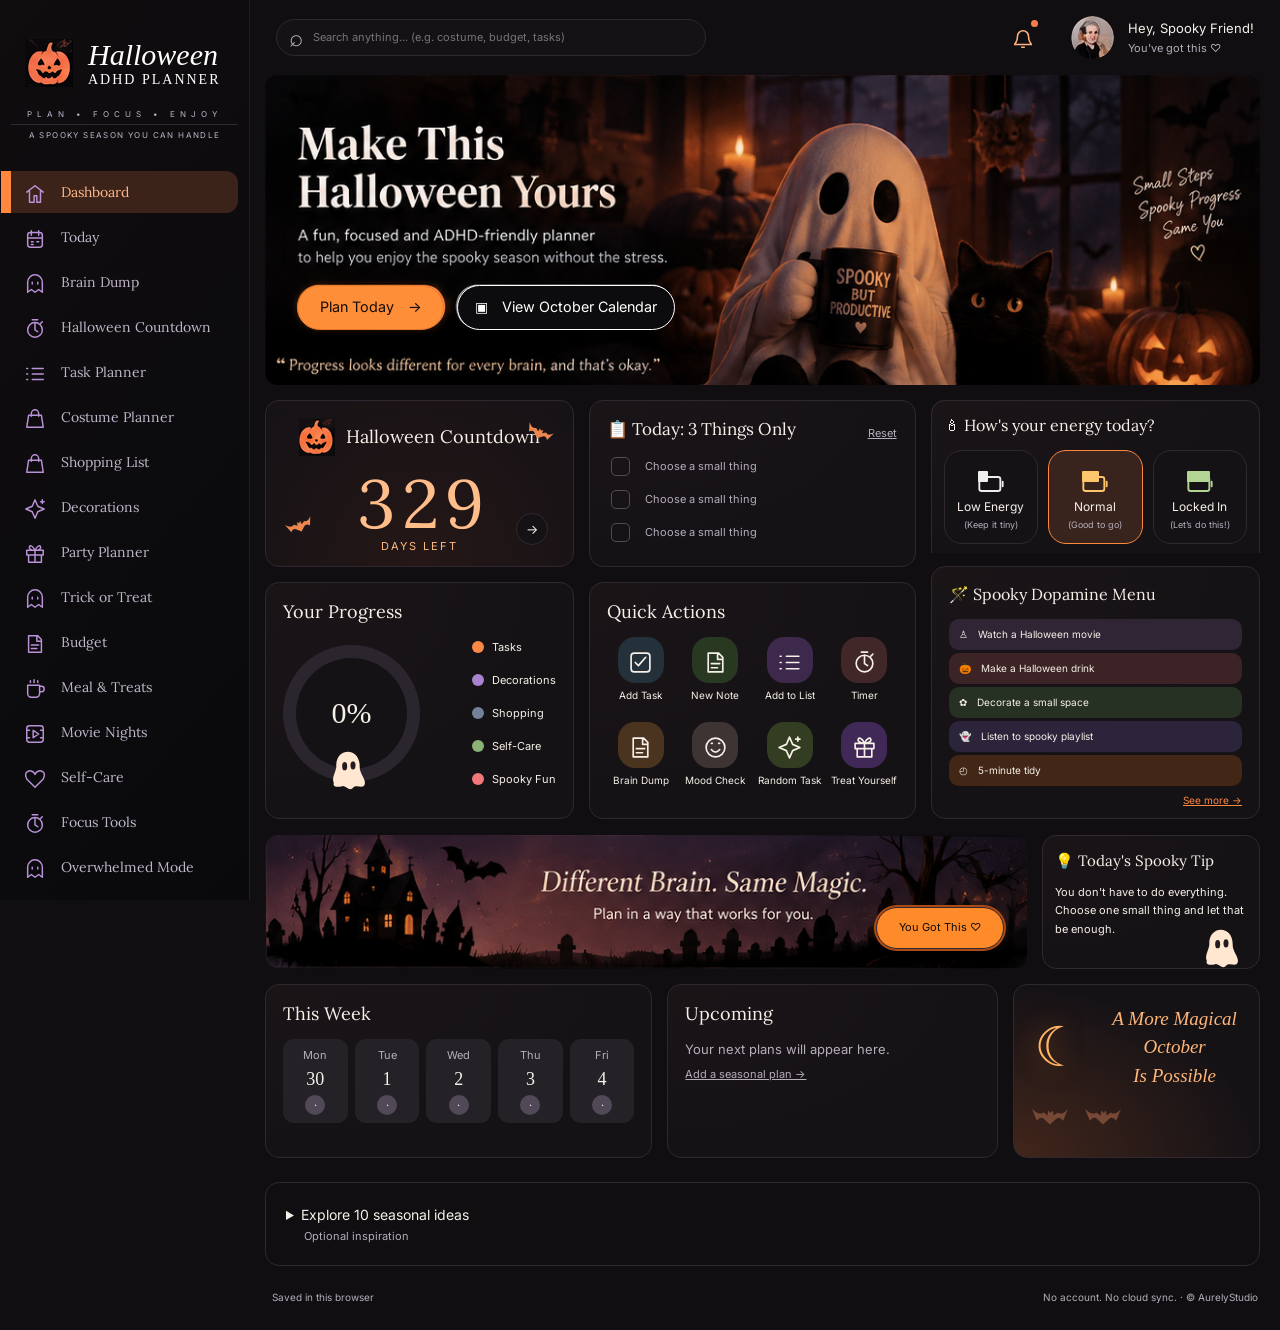
==== index.html @ 430292b8 "Complete full planner website and offline app shell" ====
<!doctype html><html lang="en"><head><meta charset="utf-8"><meta name="viewport" content="width=device-width,initial-scale=1"><title>Halloween ADHD Planner | AurelyStudio</title><meta name="description" content="A cozy Halloween planner for small steps, seasonal plans and printable pages."><meta name="author" content="AurelyStudio"><meta name="creator" content="AurelyStudio"><meta name="publisher" content="AurelyStudio"><meta name="designer" content="AurelyStudio"><meta name="owner" content="AurelyStudio"><meta name="copyright" content="AurelyStudio"><meta name="application-name" content="Halloween Planner"><meta name="apple-mobile-web-app-title" content="Halloween Planner"><meta name="apple-mobile-web-app-capable" content="yes"><meta name="apple-mobile-web-app-status-bar-style" content="black-translucent"><meta name="theme-color" content="#100e11"><meta name="color-scheme" content="dark light"><meta property="og:title" content="Halloween ADHD Planner"><meta property="og:description" content="Make this Halloween yours. A private seasonal planner by AurelyStudio."><meta property="og:type" content="website"><meta property="og:site_name" content="AurelyStudio"><meta name="twitter:card" content="summary"><meta name="twitter:title" content="Halloween ADHD Planner"><meta name="twitter:description" content="Small steps. Spooky progress."><link rel="icon" href="assets__logo.svg"><link rel="apple-touch-icon" href="assets__icon-192.png"><link rel="manifest" href="manifest.webmanifest"><link rel="stylesheet" href="style.css"><style id="paper-style"></style><link rel="canonical" href="https://billionar.github.io/aurelystudio-halloween-adhd-planner/"><meta property="og:url" content="https://billionar.github.io/aurelystudio-halloween-adhd-planner/"></head><body><a class="skip" href="#main">Skip to planner</a><aside id="sidebar"></aside><div class="workspace"><header><button class="mobile-menu" data-action="menu" aria-label="Open navigation">☰</button><span id="mobile-title">Dashboard</span><div class="search-wrap"><span>⌕</span><input id="search" type="search" placeholder="Search anything... (e.g. costume, budget, tasks)" aria-label="Search all planner records"><div id="search-results" hidden></div></div><button class="bell" data-action="notifications" aria-label="Upcoming reminders"><svg class="line-icon" viewBox="0 0 24 24" fill="none" stroke="currentColor" stroke-width="1.7"><path d="M6 9a6 6 0 0 1 12 0c0 7 3 7 3 9H3c0-2 3-2 3-9ZM10 21h4"/></svg><i></i></button><button class="profile" data-action="profile"><span class="avatar"><img src="assets__reference.png" alt=""></span><span>Hey, <b id="profile-name">Spooky Friend</b>!<small>You've got this ♡</small></span></button></header><main id="main" tabindex="-1"></main><footer><span id="save-status">Saved in this browser</span><span>No account. No cloud sync. · © AurelyStudio</span></footer></div><dialog id="dialog"></dialog><div id="toast" role="status"></div><section id="print-root"></section><script src="gallery.js"></script><script src="budget.js"></script><script src="app.js"></script></body></html>
---- style.css ----
@font-face{font-family:Inter;font-weight:100 900;src:url('assets__Inter.ttf')}@font-face{font-family:Lora;font-weight:400 700;src:url('assets__Lora.ttf')}@font-face{font-family:Kalam;src:url('assets__Kalam.ttf')}@font-face{font-family:Caveat;src:url('assets__Caveat.ttf')}@font-face{font-family:'Patrick Hand';src:url('assets__PatrickHand.ttf')}@font-face{font-family:'Dancing Script';src:url('assets__DancingScript.ttf')}@font-face{font-family:Sacramento;src:url('assets__Sacramento.ttf')}
:root{--main:#ff873e;--accent:#b992d8;--bg:#100e11;--panel:#151216;--text:#f6f0e8;--muted:#b5aebb;--line:#302730;--body:Inter,Arial,sans-serif;--heading:Lora,Georgia,serif;--hand:Caveat,cursive;--button-ink:#140c05;color-scheme:dark}*{box-sizing:border-box}body{margin:0;background:var(--bg);color:var(--text);font:13px/1.55 var(--body)}button,input,select,textarea{font:inherit}button,a,input,select,textarea{-webkit-tap-highlight-color:transparent}button{cursor:pointer;color:inherit;border:1px solid var(--line);border-radius:11px;background:var(--panel);padding:10px 15px;min-height:40px}button:hover{border-color:var(--main);filter:brightness(1.08)}button:focus-visible,a:focus-visible,input:focus-visible,select:focus-visible,textarea:focus-visible{outline:2px solid var(--main);outline-offset:3px}button.primary{background:var(--main);border-color:var(--main);color:var(--button-ink);font-weight:600}input,select,textarea{border:1px solid var(--line);background:var(--bg);color:var(--text);border-radius:9px;padding:10px;width:100%;min-width:0}input[type=checkbox]{width:19px;height:19px;accent-color:var(--main);flex:none}input[type=color]{height:45px;padding:4px}textarea{min-height:110px;resize:vertical}label{display:grid;gap:6px}h1,h2,h3,p{margin:0}h1,h2,h3{font-family:var(--heading);font-weight:500;line-height:1.3}h1{font-size:32px}h2{font-size:18px}h3{font-size:16px}small,.muted{color:var(--muted)}small{font-size:11px}a{color:var(--main)}.skip{position:absolute;left:-9999px}.skip:focus{left:15px;top:10px;z-index:99}aside{position:fixed;inset:0 auto 0 0;width:250px;background:linear-gradient(130deg,#100d0f,#09090c);border-right:1px solid #211b22;overflow:auto;z-index:20;padding:28px 11px 20px;color:#bfb5c8}aside .brand-title{display:flex;align-items:center;gap:15px;padding:10px 14px 20px;color:#fff}.pumpkin{font-size:42px;line-height:1}aside .brand-title em{font:italic 30px Georgia}aside .brand-title strong{display:block;font:14px Georgia;letter-spacing:2px}.tagline{text-align:center;font-size:8px;letter-spacing:5px;padding:0 0 4px}.seasonline{font-size:8px;text-align:center;letter-spacing:1.4px;border-top:1px solid #312934;padding-top:4px;margin-bottom:29px}nav{display:grid;gap:3px}nav button{display:flex;gap:17px;align-items:center;text-align:left;background:none;border:0;color:inherit;font:14px var(--heading);padding:11px 13px;border-radius:0 12px 12px 0;min-height:41px}nav button.active{background:#362017;color:#ffa369;box-shadow:-10px 0 #ff8854}nav .ico{font:22px Georgia;width:20px;text-align:center;color:#a59aaa}.sidebar-end{display:flex;gap:14px;align-items:center;margin:40px 13px 23px;font-size:10px;letter-spacing:1.6px;line-height:2;color:#f18c5e}.brand-fixed{display:flex;align-items:center;gap:8px;color:#f5eadc;font:12px Inter,Arial,sans-serif;border-top:1px solid #302730;padding:18px 12px}.brand-fixed img{width:32px;height:32px}.brand-fixed small{display:block;font-size:9px}.extra-nav{margin-top:20px;border-top:1px solid #302730;padding-top:12px}.workspace{margin-left:250px}header{height:75px;display:flex;align-items:center;gap:22px;padding:12px 26px;background:color-mix(in srgb,var(--bg) 94%,transparent)}.search-wrap{position:relative;max-width:430px;flex:1;display:flex;align-items:center}.search-wrap>span{position:absolute;left:13px;font-size:24px;color:var(--muted)}#search{border-radius:25px;padding:9px 15px 9px 36px;background:var(--panel);font-size:11px}#search-results{position:absolute;top:46px;left:0;right:0;padding:8px;background:var(--panel);border:1px solid var(--line);box-shadow:0 15px 45px #0008;z-index:35;max-height:360px;overflow:auto}#search-results button{display:block;text-align:left;width:100%;margin:3px 0}.bell{border:0;position:relative;background:none;font-size:23px;color:#ffb082;margin-left:auto}.bell i{width:7px;height:7px;border-radius:50%;background:#ff7d48;position:absolute;right:11px;top:10px}.profile{border:0;display:flex;align-items:center;gap:14px;text-align:left;background:none;padding:0}.profile b{font-weight:400}.profile small{display:block;margin-top:2px}.avatar{width:43px;height:43px;border-radius:50%;overflow:hidden;position:relative;flex:none}.avatar img{position:absolute;width:1312px;max-width:none;left:-1104px;top:-16px}.mobile-menu,#mobile-title{display:none}main{padding:0 20px 0 15px;max-width:1550px;margin:auto}.hero{aspect-ratio:1027/320;position:relative;overflow:hidden;border-radius:13px;margin-bottom:15px;background:#080607}.hero>.source{position:absolute;width:127.75%;max-width:none;left:-25.8%;top:-23.44%;pointer-events:none}.hero .hero-action{position:absolute;top:67.8%;height:14.3%;min-height:0;border-radius:30px;padding:0;font-size:clamp(10px,1.12vw,16px);line-height:1;background:#ff8d38;color:#160c06;border:1px solid #e5772d}.hero .plan{left:3.23%;width:14.8%}.hero .calendar-action{left:19.27%;width:21.9%;background:#0d0c0dc9;border:1px solid #fff;color:white}.sr{position:absolute;width:1px;height:1px;margin:-1px;overflow:hidden;clip:rect(0,0,0,0)}.dashboard-grid{display:grid;grid-template-columns:1fr 1.055fr 1.065fr;gap:15px}.card{border:1px solid var(--line);border-radius:14px;padding:17px;background:radial-gradient(ellipse at top left,color-mix(in srgb,var(--panel) 94%,var(--main)),var(--panel) 65%);min-width:0;position:relative}.card h2{display:flex;align-items:center;gap:11px;margin-bottom:14px}.countdown{height:167px;text-align:center;overflow:hidden;background:radial-gradient(ellipse at bottom,#251716,var(--panel))}.countdown h2{justify-content:center}.countdown h2 span{font-size:30px}.count-number{font:68px/1 var(--heading);color:#ffbd8a;font-variant-numeric:tabular-nums}.countdown .days{font-size:11px;letter-spacing:2px;color:#ffba80}.countdown .bat{position:absolute;color:#ec874f;font-size:24px}.bat.one{right:20px;top:13px;transform:rotate(25deg)}.bat.two{left:20px;bottom:22px;transform:rotate(-20deg)}.circle-link{position:absolute;right:25px;bottom:21px;border-radius:100%;width:32px;min-height:32px;padding:0}.priorities{height:167px}.priorities h2{font-size:17px}.link-button{border:0;background:none;text-decoration:underline;padding:0;min-height:24px;color:var(--muted);font-size:12px}.card .reset{position:absolute;right:18px;top:21px}.taskcheck{display:flex;align-items:center;gap:12px;font-size:12px;margin:8px 0;line-height:1.3}.taskcheck span{overflow-wrap:anywhere}.taskcheck input:checked+span{text-decoration:line-through;color:var(--muted)}.energy{grid-column:3;grid-row:1;padding:14px 12px;height:153px;border-bottom:0;border-radius:14px 14px 0 0}.energy h2{font-size:16px}.energy-options{display:grid;grid-template-columns:repeat(3,1fr);gap:10px}.energy-options button{font-size:12px;padding:8px 2px;border-radius:18px;line-height:1.3;min-height:94px}.battery{display:block;font-size:28px;margin-bottom:4px}.energy-options small{display:block;font-size:9px;margin-top:4px}.selected{border-color:var(--main)!important;background:color-mix(in srgb,var(--main) 15%,var(--panel))!important}.progress-card{height:237px}.progress-content{display:flex;align-items:center;justify-content:space-between;gap:16px}.ring{width:137px;height:137px;position:relative;flex:none;border-radius:50%;background:conic-gradient(from -20deg,#ff775b 0deg,#ffac47 var(--sweep),#2b252e var(--sweep));display:grid;place-items:center}.ring:before{content:'';position:absolute;inset:13px;border-radius:50%;background:var(--panel)}.ring strong{position:relative;font:30px Georgia}.ring .ghost{position:absolute;bottom:-10px;left:44px;font-size:35px}.legend{display:grid;gap:13px;font-size:11px}.legend button{border:0;padding:0;min-height:20px;text-align:left;background:none;font-size:11px;display:flex;gap:8px;align-items:center}.dot{width:12px;height:12px;border-radius:50%;flex:none}.quick-card{height:237px}.quick-grid{display:grid;grid-template-columns:repeat(4,1fr);gap:18px 8px}.quick-grid button{border:0;padding:0;background:none;min-width:0;font-size:10px;white-space:nowrap}.quick-grid .quick-icon{display:block;border-radius:17px;background:var(--tone);width:46px;height:46px;line-height:46px;font-size:25px;margin:0 auto 5px}.dopamine{grid-column:3;grid-row:2;margin-top:-16px;height:253px}.dopamine h2{font-size:16px}.dopamine-row{display:flex;align-items:center;gap:8px;width:100%;border:0;margin:3px 0;padding:6px 10px;min-height:31px;text-align:left;font-size:10px;background:var(--tone);border-radius:10px}.see-more{display:block;margin-left:auto;color:var(--main);font-size:10px}.banner-row{display:grid;grid-template-columns:3.5fr 1fr;gap:15px;margin-top:16px}.magic-banner{position:relative;aspect-ratio:786/138;overflow:hidden;border-radius:14px;background:#211522}.magic-banner>img{position:absolute;width:166.92%;max-width:none;left:-33.72%;top:-615.2%}.magic-banner>button{position:absolute;right:3.5%;top:55%;height:30%;min-height:0;border-radius:26px;padding:0 18px;background:#ff8a29;color:#100b06;font-size:11px}.tip{padding:15px 12px}.tip h2{font-size:15px;margin-bottom:12px}.tip p{font-size:11px;line-height:1.7}.tip .ghost{position:absolute;right:17px;bottom:-2px;font-size:31px}.bottom-row{display:grid;grid-template-columns:1.57fr 1.34fr 1fr;gap:15px;margin-top:15px}.week{display:grid;grid-template-columns:repeat(5,1fr);gap:7px}.day-tile{padding:8px 0;border:0;display:grid;justify-items:center;gap:5px;background:color-mix(in srgb,var(--panel) 90%,var(--muted));font-size:11px}.day-tile strong{font:18px Georgia}.day-tile .day-state{background:#514958;border-radius:50%;width:20px;height:20px;line-height:20px}.day-tile.today{background:linear-gradient(#a54614,#ff8b35);color:white}.upcoming-list{display:grid;gap:7px}.upcoming-list button{border:0;min-height:20px;background:none;padding:0;text-align:left;font-size:11px;display:flex;gap:9px}.moon-card{position:relative;overflow:hidden;min-height:174px;padding:20px 12px 18px 88px;background:radial-gradient(at bottom left,#42261b,var(--panel) 70%)}.moon-card p{font:italic 22px/1.5 Georgia;color:#ffb678;text-align:center}.moon{position:absolute;left:20px;top:20px;font-size:55px;color:#ffb664;text-shadow:0 0 24px #fc7d2680}.moon-card .bats{position:absolute;bottom:18px;left:18px;color:#774835;font-size:26px;letter-spacing:10px}footer{display:flex;justify-content:space-between;gap:14px;padding:24px 22px;font-size:10px;color:var(--muted)}.page-head{display:flex;justify-content:space-between;align-items:center;gap:16px;padding:22px 0}.page-head p{margin-top:8px;color:var(--muted)}.toolbar,.actions{display:flex;align-items:center;gap:10px;flex-wrap:wrap}.toolbar{margin-bottom:18px}.toolbar input,.toolbar select{width:auto}.records{display:grid;gap:10px}.record{display:flex;align-items:center;gap:14px;padding:15px;background:var(--panel);border:1px solid var(--line);border-radius:12px}.record .record-body{flex:1;min-width:0;overflow-wrap:anywhere}.record strong{font-weight:500}.record small{display:block;white-space:pre-wrap}.record.done strong{text-decoration:line-through;color:var(--muted)}.record .record-buttons{display:flex;gap:5px}.record .record-buttons button{padding:7px 10px;font-size:11px}.empty{text-align:center;padding:40px 16px;color:var(--muted);border:1px dashed var(--line);border-radius:14px}.empty span{font-size:35px;display:block}.two-col{display:grid;grid-template-columns:1fr 1fr;gap:18px}.three-col{display:grid;grid-template-columns:repeat(3,1fr);gap:16px}.metric{font:34px var(--body);margin:10px 0}.numeric,input,textarea,select,.money{font-family:Inter,Arial,sans-serif!important}.calendar-grid{display:grid;grid-template-columns:repeat(7,minmax(0,1fr));gap:6px}.calendar-day{min-height:100px;text-align:left;padding:8px;overflow:hidden}.calendar-day b{display:block}.calendar-day small{display:block;font-size:9px;overflow-wrap:anywhere}.calendar-day.outside{opacity:.4}.weekday{text-align:center;color:var(--muted);padding:6px}.focus-panel{text-align:center;padding:40px;max-width:650px;margin:20px auto}.clock{font:80px/1.3 Inter,Arial,sans-serif;font-variant-numeric:tabular-nums;color:var(--main);margin:20px 0}.focus-panel .actions{justify-content:center}.breathing{font:28px var(--hand);margin:20px 0}.theme-controls{display:grid;gap:20px}.color-grid{display:grid;grid-template-columns:repeat(3,1fr);gap:15px}.check-label{display:flex;align-items:center;gap:10px}.live-preview{padding:28px;border:1px solid var(--line);border-radius:15px;background:var(--bg)}.hand{font:24px var(--hand)}.print-controls{display:grid;grid-template-columns:repeat(3,1fr);gap:15px}.section-checks{display:flex;flex-wrap:wrap;gap:12px;margin:20px 0}.section-checks label{display:flex;align-items:center;gap:5px;font-size:11px}.print-preview-wrap{overflow:auto;padding:20px;background:#29262b;border-radius:12px;margin-top:20px}.paper{color:#292226;background:#fffaf3;max-width:100%;width:780px;margin:auto;padding:30px;box-shadow:0 4px 20px #0003;font:12px/1.6 Inter,Arial,sans-serif}.paper h1,.paper h2,.paper h3{font-family:Georgia,serif;color:#3b2720}.paper h1{font-size:27px}.paper h2{margin:16px 0 12px;font-size:19px}.paper .print-brand{display:flex;align-items:center;gap:10px;border-bottom:2px solid #ca6c32;padding-bottom:15px;margin-bottom:20px}.print-brand img{width:35px;height:35px}.print-brand small{color:#66544c;display:block}.paper .print-section{break-after:page;page-break-after:always}.paper .print-section:last-child{break-after:auto;page-break-after:auto}.paper table{width:100%;border-collapse:collapse;table-layout:fixed}.paper td,.paper th{border-bottom:1px solid #d6c5b5;padding:8px;text-align:left;vertical-align:top;overflow-wrap:anywhere;white-space:pre-wrap}.paper th{background:#efe3d5}.paper td:first-child{width:25px}.paper td:nth-child(3){width:90px}.paper .writing-line{height:27px;border-bottom:1px solid #cfc1b1}.paper .print-note{color:#65594e;font-size:10px}.paper.ink{background:white;color:black}.paper.ink h1,.paper.ink h2,.paper.ink h3{color:black}.paper.ink th{background:#eee}.paper .cards-sheet{display:grid;grid-template-columns:100mm;gap:10mm;justify-content:center}.paper .print-card{width:100mm;height:150mm;border:1px dashed #756459;padding:8mm;break-inside:avoid;position:relative;background:white;overflow:hidden}.print-card h2{font-size:24px;margin-top:12px}.print-card .card-prompt{font:20px var(--hand);margin:15px 0;color:#7b451f}.print-card .cut-note{position:absolute;bottom:5mm;font-size:9px;color:#73665c}.print-card .card-check{padding:10px 0;border-bottom:1px solid #d6c5b5}.paper.card-direct{padding:0;width:100mm}.paper.card-direct .print-card{border:0}.sticker-grid{display:grid;grid-template-columns:repeat(3,1fr);gap:15px}.sticker-grid a{padding:24px;border:1px solid var(--line);border-radius:14px;text-align:center}.sticker-grid img{width:100%;max-width:240px}.instructions{margin:16px 0;line-height:1.8;color:var(--muted)}dialog{width:min(570px,calc(100vw - 28px));max-height:90vh;border:1px solid var(--line);border-radius:18px;padding:26px;background:var(--panel);color:var(--text);overflow:auto}dialog::backdrop{background:#000a;backdrop-filter:blur(5px)}.dialog-head{display:flex;justify-content:space-between;align-items:center;margin-bottom:20px;gap:15px}.dialog-head button{padding:5px 12px}dialog form{display:grid;gap:16px}.form-row{display:grid;grid-template-columns:1fr 1fr;gap:15px}#toast{position:fixed;bottom:24px;left:50%;transform:translateX(-50%);background:var(--text);color:var(--bg);padding:12px 22px;border-radius:12px;z-index:99;opacity:0;pointer-events:none;max-width:90vw}#toast.show{opacity:1}.calm *{scroll-behavior:auto!important;transition:none!important;animation:none!important}@media(prefers-reduced-motion:reduce){*{scroll-behavior:auto!important;transition:none!important;animation:none!important}}.hand-headings h1,.hand-headings h2,.hand-headings h3,.hand-full h1,.hand-full h2,.hand-full h3{font-family:var(--hand)}.hand-full main,.hand-full nav button{font-family:var(--hand)}#print-root{display:none}
@media(min-width:1450px){main{padding-top:5px}.card{padding:20px}.countdown,.priorities{height:190px}.energy{height:176px}.progress-card,.quick-card{height:265px}.dopamine{height:281px}.quick-grid{gap:20px}.quick-grid .quick-icon{width:55px;height:55px;line-height:55px}.count-number{font-size:78px}}
@media(max-width:1150px) and (min-width:851px){aside{width:210px}aside .brand-title{padding-left:2px;gap:8px}.workspace{margin-left:210px}nav button{font-size:12px;padding-left:8px}.dashboard-grid{gap:10px}.card{padding:12px}.card h2{font-size:14px}.ring{width:100px;height:100px}.ring strong{font-size:24px}.ring .ghost{left:28px}.progress-content{gap:8px}.legend button{font-size:9px}.quick-grid{gap:20px 3px}.quick-grid button{font-size:8px}.quick-grid .quick-icon{width:37px;height:40px;line-height:40px;font-size:22px}.energy-options{gap:4px}.energy-options button{font-size:10px}.energy-options small{font-size:8px}.bottom-row{grid-template-columns:1.4fr 1.3fr 1fr}.moon-card{padding-left:50px}.moon{left:6px;font-size:36px}.moon-card p{font-size:19px}.taskcheck{font-size:10px}.priorities h2{font-size:12px}.card .reset{right:12px;top:40px;font-size:10px}.banner-row{grid-template-columns:3fr 1fr}.tip p{font-size:10px}}
@media(max-width:850px){aside{transform:translateX(-100%);transition:transform .18s;width:250px}.nav-open aside{transform:none;box-shadow:0 0 0 100vw #0009}.workspace{margin-left:0}.mobile-menu{display:block;padding:7px 12px}#mobile-title{display:block;font-size:11px;max-width:100px}header{padding:12px 16px;gap:12px}.profile>span:last-child{display:none}.bell{margin-left:0}.search-wrap{max-width:none}main{padding:0 14px}.dashboard-grid{gap:12px}.card{padding:13px}.card h2{font-size:15px}.ring{width:110px;height:110px}.legend button{font-size:9px}.progress-content{gap:10px}.quick-grid{gap:20px 3px}.quick-grid button{font-size:9px}.quick-grid .quick-icon{width:40px;height:42px;line-height:42px}.energy-options{gap:5px}.energy-options button{font-size:10px}.energy-options small{font-size:8px}.taskcheck{font-size:10px}.card .reset{font-size:10px;top:39px}.hero .hero-action{font-size:11px}.moon-card{padding-left:54px}.moon{left:8px;font-size:38px}.moon-card p{font-size:19px}.tip p{font-size:10px}.banner-row{grid-template-columns:3fr 1fr}}
@media(max-width:620px){header{height:70px;gap:8px;padding:10px 12px}.search-wrap{position:static}#search{font-size:10px;padding-left:12px}.search-wrap>span{display:none}#search-results{top:65px;left:12px;right:12px}.bell{display:none}.avatar{width:36px;height:36px}#mobile-title{font-size:10px;width:72px}.hero{aspect-ratio:auto;height:300px}.hero>.source{width:1100px;left:-274px;top:-61px}.hero:after{content:'';position:absolute;inset:0;background:linear-gradient(90deg,#09070944,transparent);pointer-events:none}.hero .hero-action{top:auto;bottom:33px;height:39px;z-index:2;font-size:11px}.hero .plan{left:17px;width:112px}.hero .calendar-action{left:138px;width:175px}.dashboard-grid{grid-template-columns:1fr 1fr}.energy{grid-column:1/-1;grid-row:2;height:auto;border-bottom:1px solid var(--line);border-radius:14px}.energy-options button{font-size:12px;min-height:83px}.energy-options small{font-size:10px}.energy-options{gap:12px}.countdown,.priorities{height:180px}.countdown h2{font-size:13px;gap:4px}.countdown h2 span{font-size:25px}.count-number{font-size:56px;margin-top:6px}.countdown .bat{font-size:17px}.priorities h2{font-size:13px}.priorities .taskcheck{margin-top:15px;font-size:10px;gap:6px}.priorities .reset{top:37px}.progress-card,.quick-card{height:230px}.progress-content{display:grid;justify-content:center;gap:12px}.ring{width:110px;height:110px;margin:auto}.legend{grid-template-columns:1fr 1fr;gap:5px}.legend button{font-size:8px}.dot{width:8px;height:8px}.quick-grid{grid-template-columns:repeat(2,1fr);gap:8px}.quick-grid .quick-icon{height:28px;line-height:28px;width:32px;font-size:20px;margin-bottom:1px;border-radius:9px}.quick-grid button{font-size:8px}.dopamine{grid-column:1/-1;grid-row:4;margin-top:0;height:auto}.dopamine-row{font-size:12px;min-height:36px}.banner-row{grid-template-columns:1fr}.magic-banner{aspect-ratio:786/150}.magic-banner>img{top:-566%}.magic-banner>button{font-size:9px;right:2%;padding:0 9px}.tip{min-height:110px}.tip p{font-size:12px;padding-right:30px}.bottom-row{grid-template-columns:1fr}.moon-card{min-height:150px;padding:20px 15px 20px 85px}.moon{font-size:60px;left:27px}.moon-card p{font-size:24px}.page-head{align-items:flex-start;flex-direction:column}h1{font-size:27px}.two-col,.three-col,.print-controls{grid-template-columns:1fr}.color-grid{grid-template-columns:1fr}.record{gap:9px;flex-wrap:wrap}.record .record-buttons{margin-left:auto}.calendar-day{padding:4px;min-height:72px}.calendar-day small{font-size:8px}.calendar-grid{gap:3px}.calendar-day b{font-size:11px}.weekday{font-size:9px}.toolbar{gap:7px}.toolbar input,.toolbar select{max-width:100%}.clock{font-size:60px}.focus-panel{padding:24px 12px}.form-row{grid-template-columns:1fr}.sticker-grid{grid-template-columns:1fr 1fr}.print-preview-wrap{padding:10px}.paper{padding:18px}.paper .cards-sheet{justify-content:start}.profile{min-width:36px}footer{flex-direction:column;font-size:9px}.hero .source{opacity:1}}
@media print{body{background:white!important;color:#222!important}aside,.workspace,dialog,#toast,.skip{display:none!important}#print-root{display:block!important}.paper{box-shadow:none;width:auto!important;max-width:none;margin:0;padding:0;font-size:10pt;-webkit-print-color-adjust:exact;print-color-adjust:exact}.paper h1{font-size:22pt}.paper .print-section{padding:0}.paper tr{break-inside:avoid}.paper .cards-sheet{gap:8mm}.paper .print-card{break-after:page}.paper.card-direct .cards-sheet{gap:0}.paper.card-direct .print-card{break-after:page}img{max-width:100%}}
.line-icon{width:22px;height:22px;display:inline-block;vertical-align:middle}.quick-icon .line-icon{width:25px;height:25px}.ghost-art{width:42px;height:45px;display:block}.bat svg{width:27px;height:17px}.bats svg{width:36px;height:24px}.battery{position:relative;display:block;width:36px;margin:0 auto 8px;height:28px}.battery .line-icon{width:36px;height:28px}.battery i{position:absolute;height:11px;top:8px;left:5px;background:currentColor;border-radius:1px}.hero .calendar-action{background:#0c0b0d}.mobile-hero-copy,.mobile-hero-hand{display:none}nav button{font-size:14px;line-height:20px;padding:10px 13px;height:42px;min-height:42px}h2{font-weight:400}.card{background:radial-gradient(ellipse at top left,color-mix(in srgb,var(--panel) 98%,var(--main)),var(--panel) 65%)}.countdown{background:radial-gradient(ellipse at bottom,#251716,var(--panel))}.moon-card{background:radial-gradient(at bottom left,#42261b,var(--panel) 70%)}.hero .plan{background:#ff8e39}.magic-banner>button{right:3.1%;top:54%;height:31%;min-width:128px;box-shadow:0 0 0 2px #aa4a16}.paper .print-brand b{font-weight:600}input[type=checkbox]{appearance:none;background:transparent;border:1px solid #8c8196;border-radius:5px;display:grid;place-content:center;padding:0;cursor:pointer}input[type=checkbox]:checked{background:var(--main);border-color:var(--main)}input[type=checkbox]:checked:after{content:'✓';color:var(--button-ink);font-size:13px}.taskcheck input:disabled{cursor:default;opacity:.5}.taskcheck .link-button{text-align:left;text-decoration:none;font-size:11px}.card.priorities .reset{font-size:11px}.moon-card p{font-size:21px}.moon{font-family:Georgia,serif}.countdown h2 span.pumpkin-crop{font-size:30px}
@media(max-width:850px){aside{transition:none}.line-icon{width:20px;height:20px}}
@media(max-width:620px){.hero{height:390px;background:#0b080a}.hero>.source{width:1312px;left:-665px;top:-75px;clip-path:inset(6.25% 0 67.05% 0)}.hero:after{background:linear-gradient(0deg,#0b080a 18%,#0b080aee 38%,#0b080a88 60%,transparent 82%)}.mobile-hero-copy{position:absolute;display:block;top:177px;left:18px;z-index:1}.mobile-hero-copy h1{font:30px/1.1 Lora,Georgia,serif;letter-spacing:-1px}.mobile-hero-copy p{font:11px/1.7 Inter,Arial,sans-serif;margin-top:12px;color:#ded5d8}.mobile-hero-hand{display:block;position:absolute;right:16px;top:25px;z-index:2;font:19px/1.1 Caveat,cursive;text-align:center;color:#ffe0bc}.hero .hero-action{bottom:27px;height:39px}.hero .plan{left:18px;width:106px}.hero .calendar-action{left:132px;width:calc(100% - 150px);font-size:10px}.card.priorities .reset{position:static;display:block;margin-top:-10px;margin-bottom:6px;margin-left:auto;font-size:9px}.priorities .taskcheck{margin:9px 0}.taskcheck .link-button{font-size:9px}.priorities h2{font-size:12px}.taskcheck input{width:16px;height:16px}.magic-banner>button{min-width:0;right:3%;padding:0 10px;font-size:8px}.quick-icon .line-icon{width:20px;height:20px}.ghost-art{width:34px;height:39px}.moon-card p{font-size:24px}.ring .ghost{left:38px;bottom:-8px}}
nav .ico{color:var(--accent)}nav button.active{background:color-mix(in srgb,var(--main) 19%,#0d0b10);color:color-mix(in srgb,var(--main) 60%,white);box-shadow:-10px 0 var(--main)}.hand,.breathing{color:var(--accent)}.live-preview{border-color:var(--accent)}.ring{background:conic-gradient(from -20deg,var(--main) 0deg,#ffac47 var(--sweep),#2b252e var(--sweep))}
.print-calendar{display:grid;grid-template-columns:repeat(7,minmax(0,1fr));margin-top:22px;border-top:1px solid #bfb3a6;border-left:1px solid #bfb3a6}.print-calendar>b{text-align:center;font-size:10px;padding:6px}.print-calendar>div{min-height:62px;border-right:1px solid #bfb3a6;border-bottom:1px solid #bfb3a6;padding:4px;font-size:9px;overflow-wrap:anywhere;break-inside:avoid}.print-calendar p{font-size:8px}.print-card{overflow-wrap:anywhere}.print-card .card-check{font-size:11px;line-height:1.45}.paper .cards-sheet{max-width:none}
@media(max-width:620px){.hero>.source{left:-692px}.countdown h2{font-size:11px}.countdown .bat.one{top:46px;right:10px}}
.pdf-download{display:inline-block;padding:10px 14px;border:1px solid var(--line);border-radius:9px;text-decoration:none}.paper.paper-A5{width:559px}.paper.paper-A5 h1{font-size:22px}.paper.paper-A5 h2{font-size:16px;margin:12px 0 8px}.paper.paper-A5 .print-brand{padding-bottom:8px;margin-bottom:12px}.paper.paper-A5 .print-brand img{width:27px;height:27px}.paper.paper-A5 td,.paper.paper-A5 th{padding:5px;font-size:10px}.paper.paper-A5 td[style]{height:29px!important}.paper.paper-A5 .writing-line{height:20px}.paper.paper-A5 .print-calendar>div{min-height:44px}.paper.paper-A5 .print-note{font-size:9px}.paper.paper-A5 .print-section>p:last-child{margin-top:13px!important}.paper.paper-A5 .print-calendar{margin-top:14px}
@media print{html{background:#fff!important;color-scheme:light!important}body{background:#fff!important;color-scheme:light!important}.paper{min-height:0}.paper.ink .print-brand{border-bottom-color:#777}.paper.ink .writing-line,.paper.ink td,.paper.ink th{border-color:#aaa}.paper.ink .card-prompt{color:#222}}
.pumpkin-sprite{width:48px;height:48px;display:block;overflow:hidden;position:relative;flex:none}.pumpkin-sprite img{position:absolute;width:1312px;max-width:none;left:-24px;top:-47px}.count-pumpkin-sprite{display:inline-block;width:36px;height:38px;overflow:hidden;position:relative;flex:none}.count-pumpkin-sprite img{position:absolute;width:1312px;max-width:none;left:-288px;top:-425px}.moon-card p{white-space:nowrap;font-size:19px}
@media(max-width:620px){.count-pumpkin-sprite{transform:scale(.8);margin-left:-8px;margin-right:-5px}.moon-card p{font-size:24px}}
@media(min-width:621px) and (max-width:1150px){.moon-card{padding:60px 8px 12px}.moon-card .moon{top:4px;left:calc(50% - 20px);font-size:36px}.moon-card p{font-size:17px;white-space:normal}.moon-card .bats{display:none}}
/* AurelyStudio: live budget workspace */
.budget-filter-grid{display:grid;grid-template-columns:repeat(4,minmax(0,1fr));gap:16px}.budget-filters{margin-bottom:18px}.budget-filter-foot{display:flex;justify-content:space-between;align-items:center;gap:12px;margin-top:16px;color:var(--muted);font-size:11px}.live-dot{display:inline-block;width:7px;height:7px;border-radius:50%;background:#9bbd83;margin-right:6px}.budget-stats{display:grid;grid-template-columns:repeat(4,minmax(0,1fr));gap:14px;margin:0 0 18px}.budget-stat{text-align:left;display:grid;gap:5px;padding:20px;transition:border-color .2s,transform .2s}.budget-stat:hover{transform:translateY(-2px)}.budget-stat .metric{font-size:clamp(22px,2.6vw,37px);margin:5px 0;overflow-wrap:anywhere;line-height:1.25}.budget-stat>span{color:var(--muted);font-size:10px}.budget-stat small{font-size:12px}.budget-chart-grid{display:grid;grid-template-columns:1fr 1.45fr;gap:18px;margin-bottom:18px}.budget-chart-stack{display:grid;gap:18px}.budget-chart-grid h2,.budget-timeline h2,.budget-detail h2{margin-bottom:5px}.budget-donut{position:relative;width:min(100%,290px);margin:20px auto}.budget-donut svg{width:100%;display:block;overflow:visible;animation:donut-enter .7s ease-out both;transform-origin:center}.donut-segment{cursor:pointer;transition:stroke-width .2s;outline:none}.donut-segment:hover,.donut-segment:focus-visible{stroke-width:25;filter:brightness(1.12)}.donut-label{position:absolute;inset:28%;display:flex;flex-direction:column;align-items:center;justify-content:center;text-align:center;pointer-events:none}.donut-label small{font-size:8px;letter-spacing:1px}.donut-label strong{font-size:clamp(17px,2.3vw,27px);line-height:1.4;overflow-wrap:anywhere;max-width:100%}.donut-label>span{font-size:10px;color:var(--muted)}.budget-legend{display:grid;gap:5px;margin-bottom:18px}.budget-legend button{display:grid;grid-template-columns:12px minmax(0,1fr) auto 37px;align-items:center;gap:10px;padding:9px 0;border:0;background:transparent;text-align:left;font-size:11px;min-height:36px}.budget-legend strong{font-size:11px;font-weight:500}.budget-legend small{text-align:right}.chart-heading{display:flex;justify-content:space-between;align-items:center;flex-wrap:wrap;gap:15px;margin-bottom:18px}.chart-heading>span{font-size:10px;color:var(--muted);display:flex;align-items:center;gap:6px}.chart-heading i{width:9px;height:9px;border-radius:2px;display:inline-block}.budget-bars{display:grid;gap:18px;margin-top:24px}.budget-bar-group{padding:0;background:none;border:0;text-align:left;display:grid;gap:5px}.budget-bar-group>span:first-child{display:flex;justify-content:space-between;gap:12px;font-size:11px;margin-bottom:3px}.budget-bar-group small{font-size:10px}.bar-track{display:block;width:100%;height:7px;background:var(--line);border-radius:9px;overflow:hidden}.bar{display:block;height:100%;border-radius:9px;min-width:0;transform-origin:left;animation:bar-enter .55s ease-out both}.bar.planned{background:var(--accent)}.bar.actual{background:var(--main)}.budget-usage>div:not(.usage-track){display:flex;gap:15px;align-items:center;margin:15px 0}.budget-usage strong{font-size:28px;white-space:nowrap}.budget-usage p{font-size:11px;color:var(--muted)}.usage-track{height:8px;border-radius:10px;background:var(--line);overflow:hidden}.usage-track i{display:block;background:var(--main);height:100%;transition:width .4s}.over-budget,.budget-usage p.over-budget{color:#ea7769}.budget-usage p.over-budget{margin-top:10px}.budget-timeline,.budget-detail{margin-bottom:18px}.trend-scroll{max-width:100%;overflow-x:auto}.trend-chart{width:100%;min-width:410px;display:block;margin-top:24px}.trend-chart text{font:11px Inter,Arial,sans-serif;fill:var(--muted)}.trend-chart circle[role=button]{cursor:pointer;outline:none}.trend-chart circle[role=button]:hover,.trend-chart circle[role=button]:focus-visible{r:8;stroke:var(--text)}.chart-empty{min-height:180px;display:flex;flex-direction:column;align-items:center;justify-content:center;text-align:center;color:var(--muted);padding:18px;gap:10px}.chart-empty>span{font-size:40px;color:var(--accent)}.budget-table-scroll{max-width:100%;overflow:auto;border:1px solid var(--line);border-radius:11px}.budget-table{width:100%;min-width:750px;border-collapse:collapse;text-align:left;font:11px/1.5 Inter,Arial,sans-serif}.budget-table th,.budget-table td{padding:13px 12px;border-bottom:1px solid var(--line);vertical-align:middle}.budget-table thead,.budget-table tfoot{background:color-mix(in srgb,var(--accent) 8%,var(--panel))}.budget-table th{font-weight:500;color:var(--muted)}.budget-table small{display:block;font-size:10px;max-width:260px;overflow-wrap:anywhere}.budget-table strong{font-weight:500;display:block;min-width:110px;max-width:260px;overflow-wrap:anywhere}.budget-table .money{white-space:nowrap}.budget-table .actions{flex-wrap:nowrap}.budget-table button{font-size:10px;padding:7px 10px;min-height:35px}.budget-detail .actions select{width:auto;max-width:100%}.budget-detail .actions button{white-space:nowrap}.budget-drilldown .record{flex-wrap:wrap}.budget-drilldown .record-buttons{margin-left:auto}.budget-form-live{display:grid;grid-template-columns:1fr 1fr;gap:12px;padding:14px;background:var(--bg);border:1px solid var(--line);border-radius:10px}.budget-form-live strong{display:block;font-size:19px}.budget-form-live small{font-size:10px}.budget-form-live .draft-bar{grid-column:1/-1;height:5px;border-radius:10px;background:var(--line);overflow:hidden}.draft-bar i{display:block;height:100%;background:var(--main);transition:width .2s}.budget-form-error{color:#ea7769}.print-card .card-check{break-inside:avoid}
@keyframes donut-enter{from{opacity:.3;transform:rotate(-35deg)}to{opacity:1;transform:rotate(0)}}@keyframes bar-enter{from{transform:scaleX(0)}to{transform:scaleX(1)}}
@media(max-width:1150px){.budget-stats{grid-template-columns:repeat(2,minmax(0,1fr))}.budget-chart-grid{grid-template-columns:1fr}.budget-filter-grid{grid-template-columns:1fr 1fr}.budget-donut{width:250px}.donut-label strong{font-size:25px}.budget-legend{grid-template-columns:1fr 1fr;gap:8px 25px}}
@media(max-width:620px){.budget-stats{gap:10px}.budget-stat{padding:15px}.budget-stat .metric{font-size:22px}.budget-stat small{font-size:10px}.budget-stat>span{font-size:9px}.budget-filter-grid{gap:12px}.budget-filter-foot{align-items:flex-start;flex-direction:column}.budget-legend{grid-template-columns:1fr}.budget-usage>div:not(.usage-track){align-items:flex-start;flex-direction:column}.budget-detail .actions{width:100%}.budget-detail .actions select{width:100%}.budget-chart-grid{gap:12px}.budget-bars{gap:17px}.budget-bar-group>span:first-child{flex-wrap:wrap}.budget-form-live strong{font-size:17px}}
.calm .budget-donut svg,.calm .bar{animation:none}.calm .budget-stat,.calm .usage-track i{transition:none}@media(prefers-reduced-motion:reduce){.budget-donut svg,.bar{animation:none}.budget-stat,.usage-track i{transition:none}}
.section-studio{display:grid;grid-template-columns:1fr 1.45fr;border:1px solid var(--line);border-radius:18px;overflow:hidden;background:#111015;margin:4px 0 18px;color:#f6f0e8}.section-studio>img{display:block;width:100%;height:100%;object-fit:cover;object-position:center;min-height:350px}.studio-copy{padding:35px 26px;display:flex;flex-direction:column;align-items:flex-start;justify-content:center}.studio-eyebrow{font-size:9px;letter-spacing:2.5px;color:#d9ac83;margin-bottom:18px}.studio-copy h2{font-size:32px;line-height:1.2;letter-spacing:-.5px}.studio-copy>p:not(.studio-count){color:#c2b8c4;font-size:12px;line-height:1.85;max-width:300px;margin:16px 0 22px}.studio-count{font-size:10px;color:#aa9fac;margin-top:18px;margin-bottom:14px}.studio-copy .hand{font-size:21px;color:#deb498}.studio-steps{display:grid;grid-template-columns:repeat(3,minmax(0,1fr));gap:13px;margin:0 0 24px}.studio-steps button{display:flex;text-align:left;align-items:flex-start;gap:12px;padding:18px 14px;background:var(--panel);min-width:0}.step-number{font:18px Georgia;color:var(--main)}.studio-steps h3{font-size:15px;margin-bottom:7px}.studio-steps p{font-size:10px;line-height:1.7;color:var(--muted)}.studio-steps button>span:last-child{margin-left:auto;color:var(--main)}.studio-steps button>div{min-width:0}
@media(max-width:1150px){.studio-copy{padding:24px 19px}.studio-copy h2{font-size:27px}.studio-steps{grid-template-columns:1fr}.studio-steps p{font-size:12px}.studio-steps button{padding:16px}}
@media(max-width:620px){.section-studio{grid-template-columns:1fr}.section-studio>img{grid-row:1;min-height:0;aspect-ratio:3/2;object-fit:cover}.studio-copy{padding:24px}.studio-copy h2{font-size:28px}.studio-copy>p:not(.studio-count){max-width:none}.studio-steps h3{font-size:16px}}
.budget-donut{overflow:hidden}.budget-chart-stack{min-width:0}
.table-scroll-hint{display:none;margin:10px 0;color:var(--muted);font-size:10px}
@media(max-width:620px){.trend-chart{min-width:0}.trend-chart text{font-size:17px}.table-scroll-hint{display:block}}

.inspiration-gallery{margin:28px 0 32px}.gallery-heading{display:flex;align-items:center;justify-content:space-between;gap:20px;margin-bottom:20px}.gallery-heading .studio-eyebrow{display:block;margin-bottom:10px;color:var(--main)}.gallery-heading h2{font-size:29px;line-height:1.25;margin-bottom:10px}.gallery-heading p{max-width:620px;font-size:13px;line-height:1.8;color:var(--muted)}.gallery-count{font:italic 20px Georgia;color:var(--accent);white-space:nowrap}.idea-grid{display:grid;grid-template-columns:repeat(2,minmax(0,1fr));gap:22px}.idea-card{overflow:hidden;background:var(--panel);border:1px solid var(--line);border-radius:16px;min-width:0}.idea-image{position:relative;padding:0;display:block;width:100%;border:0;border-radius:0;overflow:hidden;background:#17111b}.idea-image img{width:100%;height:auto;aspect-ratio:3/2;object-fit:cover;display:block}.idea-image>span{position:absolute;bottom:12px;right:12px;padding:8px 12px;border-radius:20px;background:#100e11e8;color:#fff;font-size:11px}.idea-image:focus-visible{outline:3px solid var(--main);outline-offset:-4px}.idea-copy{padding:22px}.idea-tag{font-size:10px;letter-spacing:1.1px;text-transform:uppercase;color:var(--accent)}.idea-copy h3{font-size:23px;margin:10px 0}.idea-copy>p{font-size:13px;line-height:1.8;color:var(--muted);min-height:47px;margin-bottom:18px}.idea-use{display:flex;width:100%;align-items:center;justify-content:space-between;text-align:left;background:transparent;border-color:var(--line);color:var(--text);padding:13px 15px}.idea-use>span{color:var(--main);font-size:18px}.gallery-note{font-size:11px;color:var(--muted);line-height:1.8;margin-top:16px}.idea-detail>img{display:block;width:100%;height:auto;border-radius:10px;margin:10px 0 18px}.idea-detail>p{line-height:1.8}.idea-detail h3{font-size:19px;margin:20px 0 10px}.idea-detail ul,.idea-detail ol{padding-left:23px;font-size:13px;line-height:1.9;margin-bottom:18px}.idea-detail .primary{margin-top:4px}@media(min-width:1550px){.idea-grid{grid-template-columns:repeat(4,minmax(0,1fr))}.idea-copy h3{font-size:21px}}@media(max-width:620px){.idea-grid{grid-template-columns:1fr;gap:18px}.gallery-heading h2{font-size:25px}.gallery-count{display:none}.idea-copy{padding:20px}.idea-copy>p{min-height:0}.gallery-heading p{font-size:12px}}@media print{.inspiration-gallery{display:none}}

.focus-inspiration{margin-top:24px;border:1px solid var(--line);border-radius:14px;padding:20px}.focus-inspiration>summary{cursor:pointer;font-size:14px;line-height:1.7}.focus-inspiration>summary span{display:block;font-size:11px;color:var(--muted);padding-left:18px}.focus-inspiration .inspiration-gallery{margin-bottom:0}@media(max-width:620px){.focus-inspiration{padding:14px}}
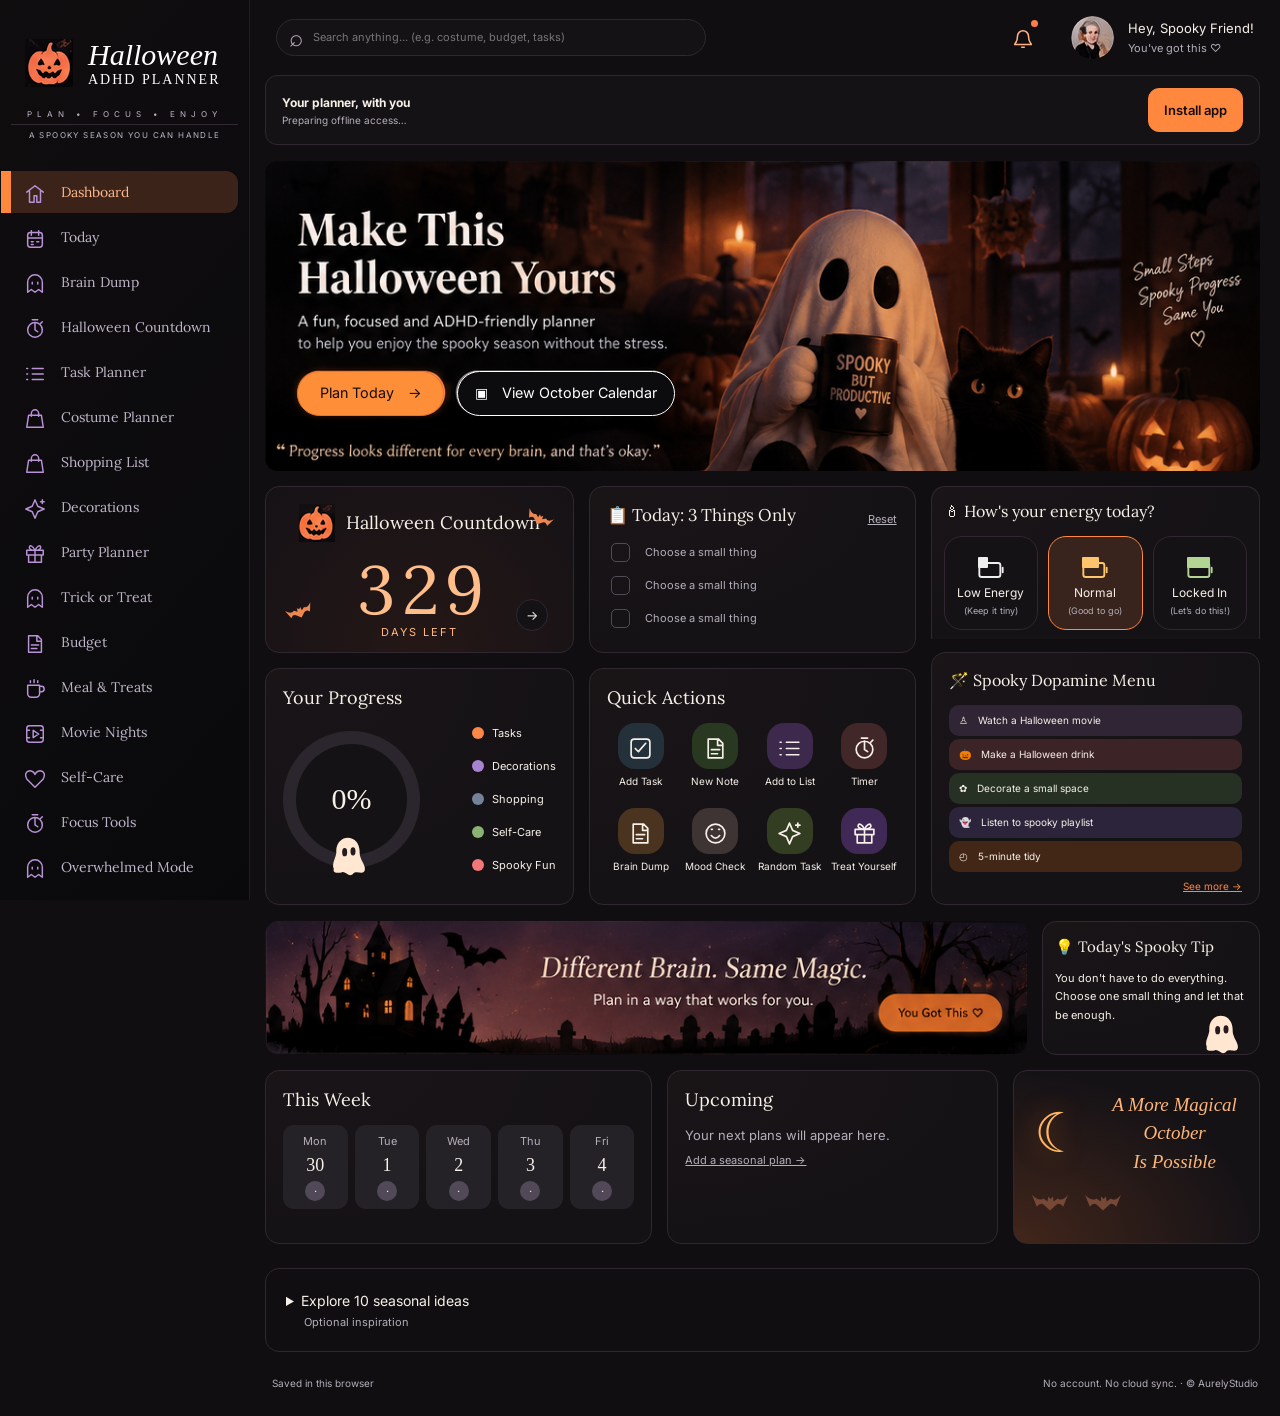
==== commit 3f5050b7: "Improve install flow, full offline assets, English calendars and image loading" ====
--- a/index.html
+++ b/index.html
@@ -1 +1 @@
-<!doctype html><html lang="en"><head><meta charset="utf-8"><meta name="viewport" content="width=device-width,initial-scale=1"><title>Halloween ADHD Planner | AurelyStudio</title><meta name="description" content="A cozy Halloween planner for small steps, seasonal plans and printable pages."><meta name="author" content="AurelyStudio"><meta name="creator" content="AurelyStudio"><meta name="publisher" content="AurelyStudio"><meta name="designer" content="AurelyStudio"><meta name="owner" content="AurelyStudio"><meta name="copyright" content="AurelyStudio"><meta name="application-name" content="Halloween Planner"><meta name="apple-mobile-web-app-title" content="Halloween Planner"><meta name="apple-mobile-web-app-capable" content="yes"><meta name="apple-mobile-web-app-status-bar-style" content="black-translucent"><meta name="theme-color" content="#100e11"><meta name="color-scheme" content="dark light"><meta property="og:title" content="Halloween ADHD Planner"><meta property="og:description" content="Make this Halloween yours. A private seasonal planner by AurelyStudio."><meta property="og:type" content="website"><meta property="og:site_name" content="AurelyStudio"><meta name="twitter:card" content="summary"><meta name="twitter:title" content="Halloween ADHD Planner"><meta name="twitter:description" content="Small steps. Spooky progress."><link rel="icon" href="assets__logo.svg"><link rel="apple-touch-icon" href="assets__icon-192.png"><link rel="manifest" href="manifest.webmanifest"><link rel="stylesheet" href="style.css"><style id="paper-style"></style><link rel="canonical" href="https://billionar.github.io/aurelystudio-halloween-adhd-planner/"><meta property="og:url" content="https://billionar.github.io/aurelystudio-halloween-adhd-planner/"></head><body><a class="skip" href="#main">Skip to planner</a><aside id="sidebar"></aside><div class="workspace"><header><button class="mobile-menu" data-action="menu" aria-label="Open navigation">☰</button><span id="mobile-title">Dashboard</span><div class="search-wrap"><span>⌕</span><input id="search" type="search" placeholder="Search anything... (e.g. costume, budget, tasks)" aria-label="Search all planner records"><div id="search-results" hidden></div></div><button class="bell" data-action="notifications" aria-label="Upcoming reminders"><svg class="line-icon" viewBox="0 0 24 24" fill="none" stroke="currentColor" stroke-width="1.7"><path d="M6 9a6 6 0 0 1 12 0c0 7 3 7 3 9H3c0-2 3-2 3-9ZM10 21h4"/></svg><i></i></button><button class="profile" data-action="profile"><span class="avatar"><img src="assets__reference.png" alt=""></span><span>Hey, <b id="profile-name">Spooky Friend</b>!<small>You've got this ♡</small></span></button></header><main id="main" tabindex="-1"></main><footer><span id="save-status">Saved in this browser</span><span>No account. No cloud sync. · © AurelyStudio</span></footer></div><dialog id="dialog"></dialog><div id="toast" role="status"></div><section id="print-root"></section><script src="gallery.js"></script><script src="budget.js"></script><script src="app.js"></script></body></html>
+<!doctype html><html lang="en"><head><meta charset="utf-8"><meta name="viewport" content="width=device-width,initial-scale=1"><title>Halloween ADHD Planner | AurelyStudio</title><meta name="description" content="A cozy Halloween planner for small steps, seasonal plans and printable pages."><meta name="author" content="AurelyStudio"><meta name="creator" content="AurelyStudio"><meta name="publisher" content="AurelyStudio"><meta name="designer" content="AurelyStudio"><meta name="owner" content="AurelyStudio"><meta name="copyright" content="AurelyStudio"><meta name="application-name" content="Halloween Planner"><meta name="apple-mobile-web-app-title" content="Halloween Planner"><meta name="apple-mobile-web-app-capable" content="yes"><meta name="apple-mobile-web-app-status-bar-style" content="black-translucent"><meta name="theme-color" content="#100e11"><meta name="color-scheme" content="dark light"><meta property="og:title" content="Halloween ADHD Planner"><meta property="og:description" content="Make this Halloween yours. A private seasonal planner by AurelyStudio."><meta property="og:type" content="website"><meta property="og:site_name" content="AurelyStudio"><meta name="twitter:card" content="summary"><meta name="twitter:title" content="Halloween ADHD Planner"><meta name="twitter:description" content="Small steps. Spooky progress."><link rel="icon" href="assets__logo.svg"><link rel="apple-touch-icon" href="assets__icon-192.png"><link rel="manifest" href="manifest.webmanifest"><link rel="stylesheet" href="style.css"><style id="paper-style"></style><link rel="stylesheet" href="install.css"><link rel="canonical" href="https://billionar.github.io/aurelystudio-halloween-adhd-planner/"><meta property="og:url" content="https://billionar.github.io/aurelystudio-halloween-adhd-planner/"></head><body><a class="skip" href="#main">Skip to planner</a><aside id="sidebar"></aside><div class="workspace"><header><button class="mobile-menu" data-action="menu" aria-label="Open navigation">☰</button><span id="mobile-title">Dashboard</span><div class="search-wrap"><span>⌕</span><input id="search" type="search" placeholder="Search anything... (e.g. costume, budget, tasks)" aria-label="Search all planner records"><div id="search-results" hidden></div></div><button class="bell" data-action="notifications" aria-label="Upcoming reminders"><svg class="line-icon" viewBox="0 0 24 24" fill="none" stroke="currentColor" stroke-width="1.7"><path d="M6 9a6 6 0 0 1 12 0c0 7 3 7 3 9H3c0-2 3-2 3-9ZM10 21h4"/></svg><i></i></button><button class="profile" data-action="profile"><span class="avatar"><img src="assets__reference.webp" alt=""></span><span>Hey, <b id="profile-name">Spooky Friend</b>!<small>You've got this ♡</small></span></button></header><main id="main" tabindex="-1"></main><footer><span id="save-status">Saved in this browser</span><span>No account. No cloud sync. · © AurelyStudio</span></footer></div><dialog id="dialog"></dialog><div id="toast" role="status"></div><section id="print-root"></section><script src="gallery.js"></script><script src="budget.js"></script><script src="app.js"></script><script src="install.js"></script></body></html>
--- a/install.css
+++ b/install.css
@@ -0,0 +1,9 @@
+.install-bar{margin:0 20px 16px 15px;padding:12px 16px;border:1px solid var(--line);border-radius:12px;background:var(--panel);display:flex;align-items:center;justify-content:space-between;gap:12px}.install-bar strong{font-size:12px}.install-bar small{display:block;font-size:10px}.install-actions{display:flex;gap:8px;flex-wrap:wrap}.install-actions button{min-height:44px}.install-guide{display:grid;gap:16px;margin:20px 0}.install-guide h3{margin-bottom:5px}.english-date{display:flex;gap:6px;min-width:0;align-items:center}.english-date select{flex:1;min-width:0;padding:10px 6px}.english-date input{width:82px;flex:0 0 82px;padding:10px 6px}.english-date select:nth-child(2){max-width:58px}
+/* The reference already contains the painted CTA. Use one aligned, transparent hit area. */
+.magic-banner{aspect-ratio:786/138!important}.magic-banner>img{top:-615.2%!important}.magic-banner>button{right:3.1%!important;top:55%!important;width:16.5%!important;height:29%!important;min-width:0!important;padding:0!important;background:transparent!important;border:0!important;box-shadow:none!important;color:transparent!important;font-size:0!important}.magic-banner>button:hover{filter:none;background:#ffffff12!important}.magic-banner>button:focus-visible{outline:3px solid var(--main);outline-offset:3px}
+@media(max-width:600px){.install-bar{margin:0 12px 12px;padding:10px;align-items:flex-start}.install-bar strong{font-size:11px}.install-bar small{max-width:190px}.install-actions{justify-content:flex-end}.install-actions button{padding:8px 10px;font-size:11px}.english-date{flex-wrap:wrap}.english-date input{flex-basis:76px;width:76px}}
+@media print{.install-bar{display:none!important}}
+
+.english-date{position:relative;display:block;min-width:0}.date-trigger{width:100%;text-align:left;white-space:nowrap;min-height:44px}.date-popover[hidden]{display:none!important}.date-popover{display:block;position:absolute;top:calc(100% + 6px);left:0;width:300px;max-width:calc(100vw - 44px);z-index:45;padding:10px;background:var(--panel);border:1px solid var(--line);border-radius:12px;box-shadow:0 12px 36px #0006}.date-picker-head{display:flex;align-items:center;gap:4px;margin-bottom:10px}.date-picker-head button{padding:4px;min-width:30px}.date-picker-head select{flex:1;font-size:11px;padding:7px 3px}.date-picker-head input{width:65px;flex:0 0 65px;font-size:11px;padding:7px 3px}.date-day-grid{display:grid;grid-template-columns:repeat(7,minmax(0,1fr));gap:2px}.date-day-grid>span{text-align:center;font-size:10px;color:var(--muted);padding:5px 0}.date-day-grid button{border:0;padding:3px;min-height:34px;border-radius:6px;font-size:12px}.date-day-grid button[aria-pressed=true],.date-month-grid button[aria-pressed=true]{background:var(--main);color:var(--button-ink)}.date-month-grid{display:grid;grid-template-columns:repeat(3,1fr);gap:5px}.date-month-grid button{padding:5px;font-size:11px}.date-picker-foot{display:flex;justify-content:space-between;margin-top:9px;border-top:1px solid var(--line);padding-top:6px}.date-picker-foot button{border:0;color:var(--main);background:none;min-height:36px}.budget-filters{position:relative;z-index:3}@media print{.date-popover{display:none!important}}
+
+.date-picker-head select{max-width:none!important}
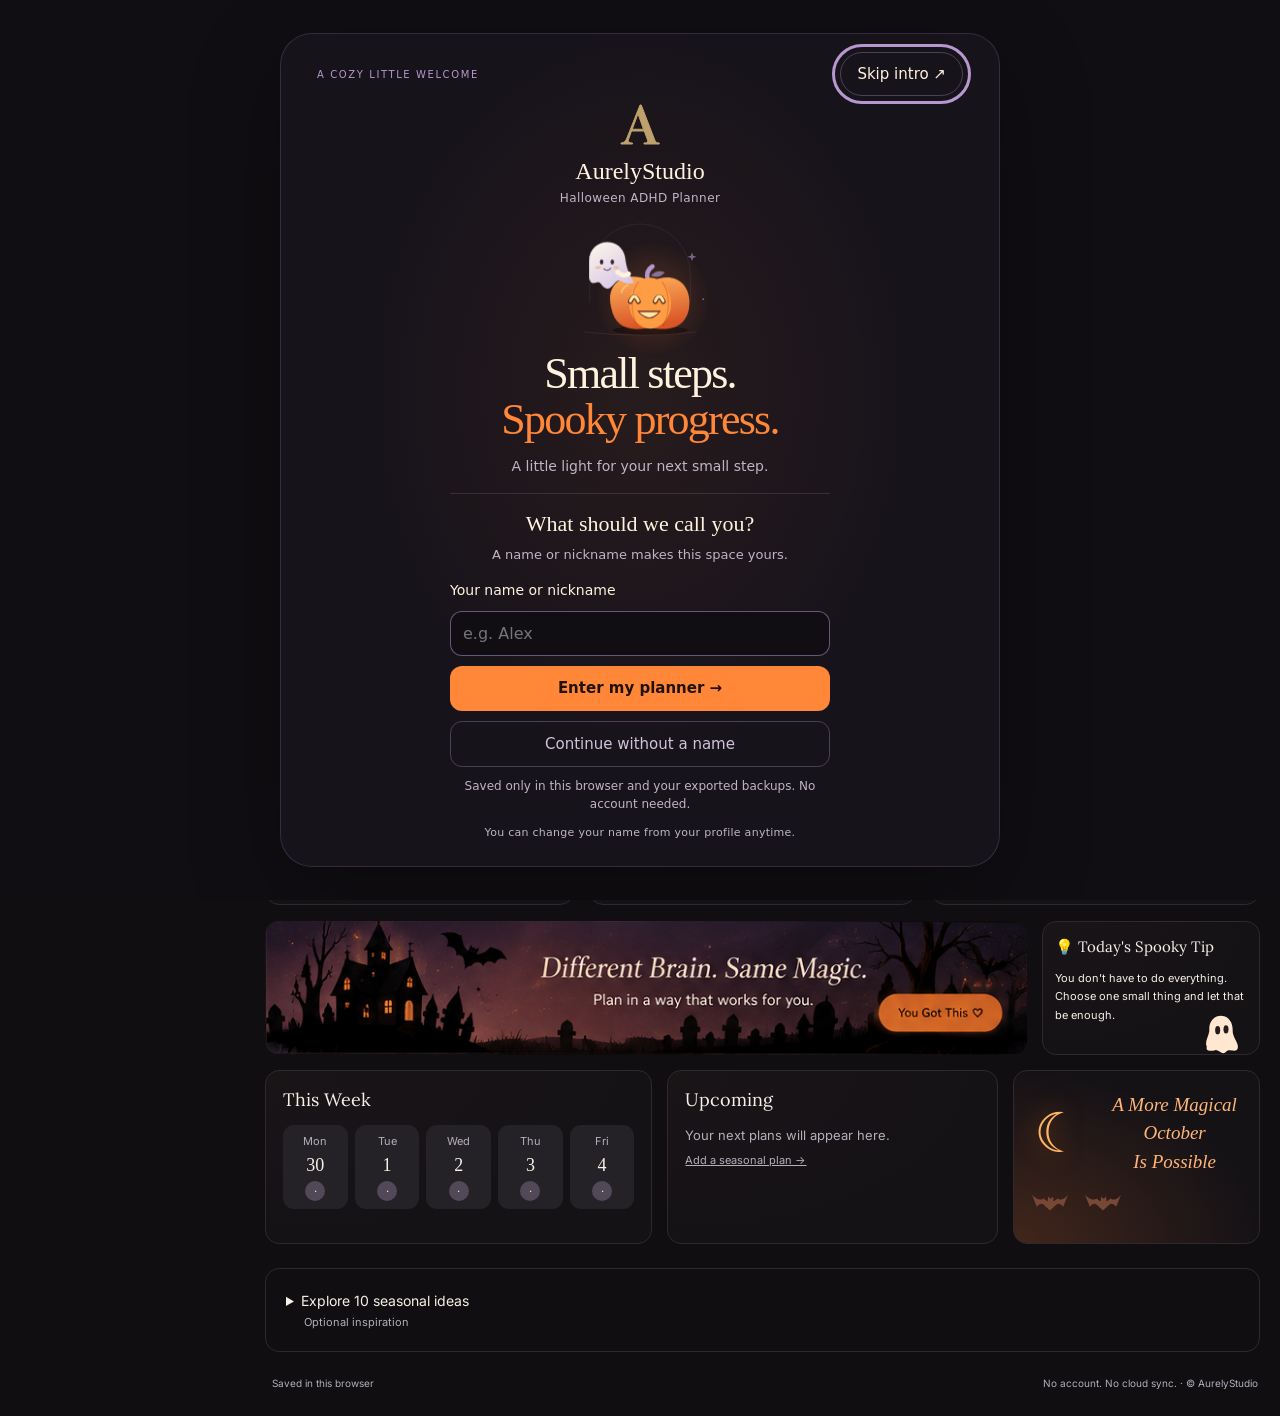
==== commit 528f3435: "Add lightweight Halloween welcome and local name onboarding" ====
--- a/index.html
+++ b/index.html
@@ -1 +1 @@
-<!doctype html><html lang="en"><head><meta charset="utf-8"><meta name="viewport" content="width=device-width,initial-scale=1"><title>Halloween ADHD Planner | AurelyStudio</title><meta name="description" content="A cozy Halloween planner for small steps, seasonal plans and printable pages."><meta name="author" content="AurelyStudio"><meta name="creator" content="AurelyStudio"><meta name="publisher" content="AurelyStudio"><meta name="designer" content="AurelyStudio"><meta name="owner" content="AurelyStudio"><meta name="copyright" content="AurelyStudio"><meta name="application-name" content="Halloween Planner"><meta name="apple-mobile-web-app-title" content="Halloween Planner"><meta name="apple-mobile-web-app-capable" content="yes"><meta name="apple-mobile-web-app-status-bar-style" content="black-translucent"><meta name="theme-color" content="#100e11"><meta name="color-scheme" content="dark light"><meta property="og:title" content="Halloween ADHD Planner"><meta property="og:description" content="Make this Halloween yours. A private seasonal planner by AurelyStudio."><meta property="og:type" content="website"><meta property="og:site_name" content="AurelyStudio"><meta name="twitter:card" content="summary"><meta name="twitter:title" content="Halloween ADHD Planner"><meta name="twitter:description" content="Small steps. Spooky progress."><link rel="icon" href="assets__logo.svg"><link rel="apple-touch-icon" href="assets__icon-192.png"><link rel="manifest" href="manifest.webmanifest"><link rel="stylesheet" href="style.css"><style id="paper-style"></style><link rel="stylesheet" href="install.css"><link rel="canonical" href="https://billionar.github.io/aurelystudio-halloween-adhd-planner/"><meta property="og:url" content="https://billionar.github.io/aurelystudio-halloween-adhd-planner/"></head><body><a class="skip" href="#main">Skip to planner</a><aside id="sidebar"></aside><div class="workspace"><header><button class="mobile-menu" data-action="menu" aria-label="Open navigation">☰</button><span id="mobile-title">Dashboard</span><div class="search-wrap"><span>⌕</span><input id="search" type="search" placeholder="Search anything... (e.g. costume, budget, tasks)" aria-label="Search all planner records"><div id="search-results" hidden></div></div><button class="bell" data-action="notifications" aria-label="Upcoming reminders"><svg class="line-icon" viewBox="0 0 24 24" fill="none" stroke="currentColor" stroke-width="1.7"><path d="M6 9a6 6 0 0 1 12 0c0 7 3 7 3 9H3c0-2 3-2 3-9ZM10 21h4"/></svg><i></i></button><button class="profile" data-action="profile"><span class="avatar"><img src="assets__reference.webp" alt=""></span><span>Hey, <b id="profile-name">Spooky Friend</b>!<small>You've got this ♡</small></span></button></header><main id="main" tabindex="-1"></main><footer><span id="save-status">Saved in this browser</span><span>No account. No cloud sync. · © AurelyStudio</span></footer></div><dialog id="dialog"></dialog><div id="toast" role="status"></div><section id="print-root"></section><script src="gallery.js"></script><script src="budget.js"></script><script src="app.js"></script><script src="install.js"></script></body></html>
+<!doctype html><html lang="en"><head><meta charset="utf-8"><meta name="viewport" content="width=device-width,initial-scale=1"><title>Halloween ADHD Planner | AurelyStudio</title><meta name="description" content="A cozy Halloween planner for small steps, seasonal plans and printable pages."><meta name="author" content="AurelyStudio"><meta name="creator" content="AurelyStudio"><meta name="publisher" content="AurelyStudio"><meta name="designer" content="AurelyStudio"><meta name="owner" content="AurelyStudio"><meta name="copyright" content="AurelyStudio"><meta name="application-name" content="Halloween Planner"><meta name="apple-mobile-web-app-title" content="Halloween Planner"><meta name="apple-mobile-web-app-capable" content="yes"><meta name="apple-mobile-web-app-status-bar-style" content="black-translucent"><meta name="theme-color" content="#100e11"><meta name="color-scheme" content="dark light"><meta property="og:title" content="Halloween ADHD Planner"><meta property="og:description" content="Make this Halloween yours. A private seasonal planner by AurelyStudio."><meta property="og:type" content="website"><meta property="og:site_name" content="AurelyStudio"><meta name="twitter:card" content="summary"><meta name="twitter:title" content="Halloween ADHD Planner"><meta name="twitter:description" content="Small steps. Spooky progress."><link rel="icon" href="assets__logo.svg"><link rel="apple-touch-icon" href="assets__icon-192.png"><link rel="manifest" href="manifest.webmanifest"><link rel="stylesheet" href="style.css"><style id="paper-style"></style><link rel="stylesheet" href="install.css"><link rel="canonical" href="https://billionar.github.io/aurelystudio-halloween-adhd-planner/"><meta property="og:url" content="https://billionar.github.io/aurelystudio-halloween-adhd-planner/"></head><body><a class="skip" href="#main">Skip to planner</a><aside id="sidebar"></aside><div class="workspace"><header><button class="mobile-menu" data-action="menu" aria-label="Open navigation">☰</button><span id="mobile-title">Dashboard</span><div class="search-wrap"><span>⌕</span><input id="search" type="search" placeholder="Search anything... (e.g. costume, budget, tasks)" aria-label="Search all planner records"><div id="search-results" hidden></div></div><button class="bell" data-action="notifications" aria-label="Upcoming reminders"><svg class="line-icon" viewBox="0 0 24 24" fill="none" stroke="currentColor" stroke-width="1.7"><path d="M6 9a6 6 0 0 1 12 0c0 7 3 7 3 9H3c0-2 3-2 3-9ZM10 21h4"/></svg><i></i></button><button class="profile" data-action="profile"><span class="avatar"><img src="assets__reference.webp" alt=""></span><span>Hey, <b id="profile-name">Spooky Friend</b>!<small>You've got this ♡</small></span></button></header><main id="main" tabindex="-1"></main><footer><span id="save-status">Saved in this browser</span><span>No account. No cloud sync. · © AurelyStudio</span></footer></div><dialog id="dialog"></dialog><div id="toast" role="status"></div><section id="print-root"></section><script src="gallery.js"></script><script src="budget.js"></script><script src="app.js"></script><script src="install.js"></script><script src="welcome.js"></script></body></html>
